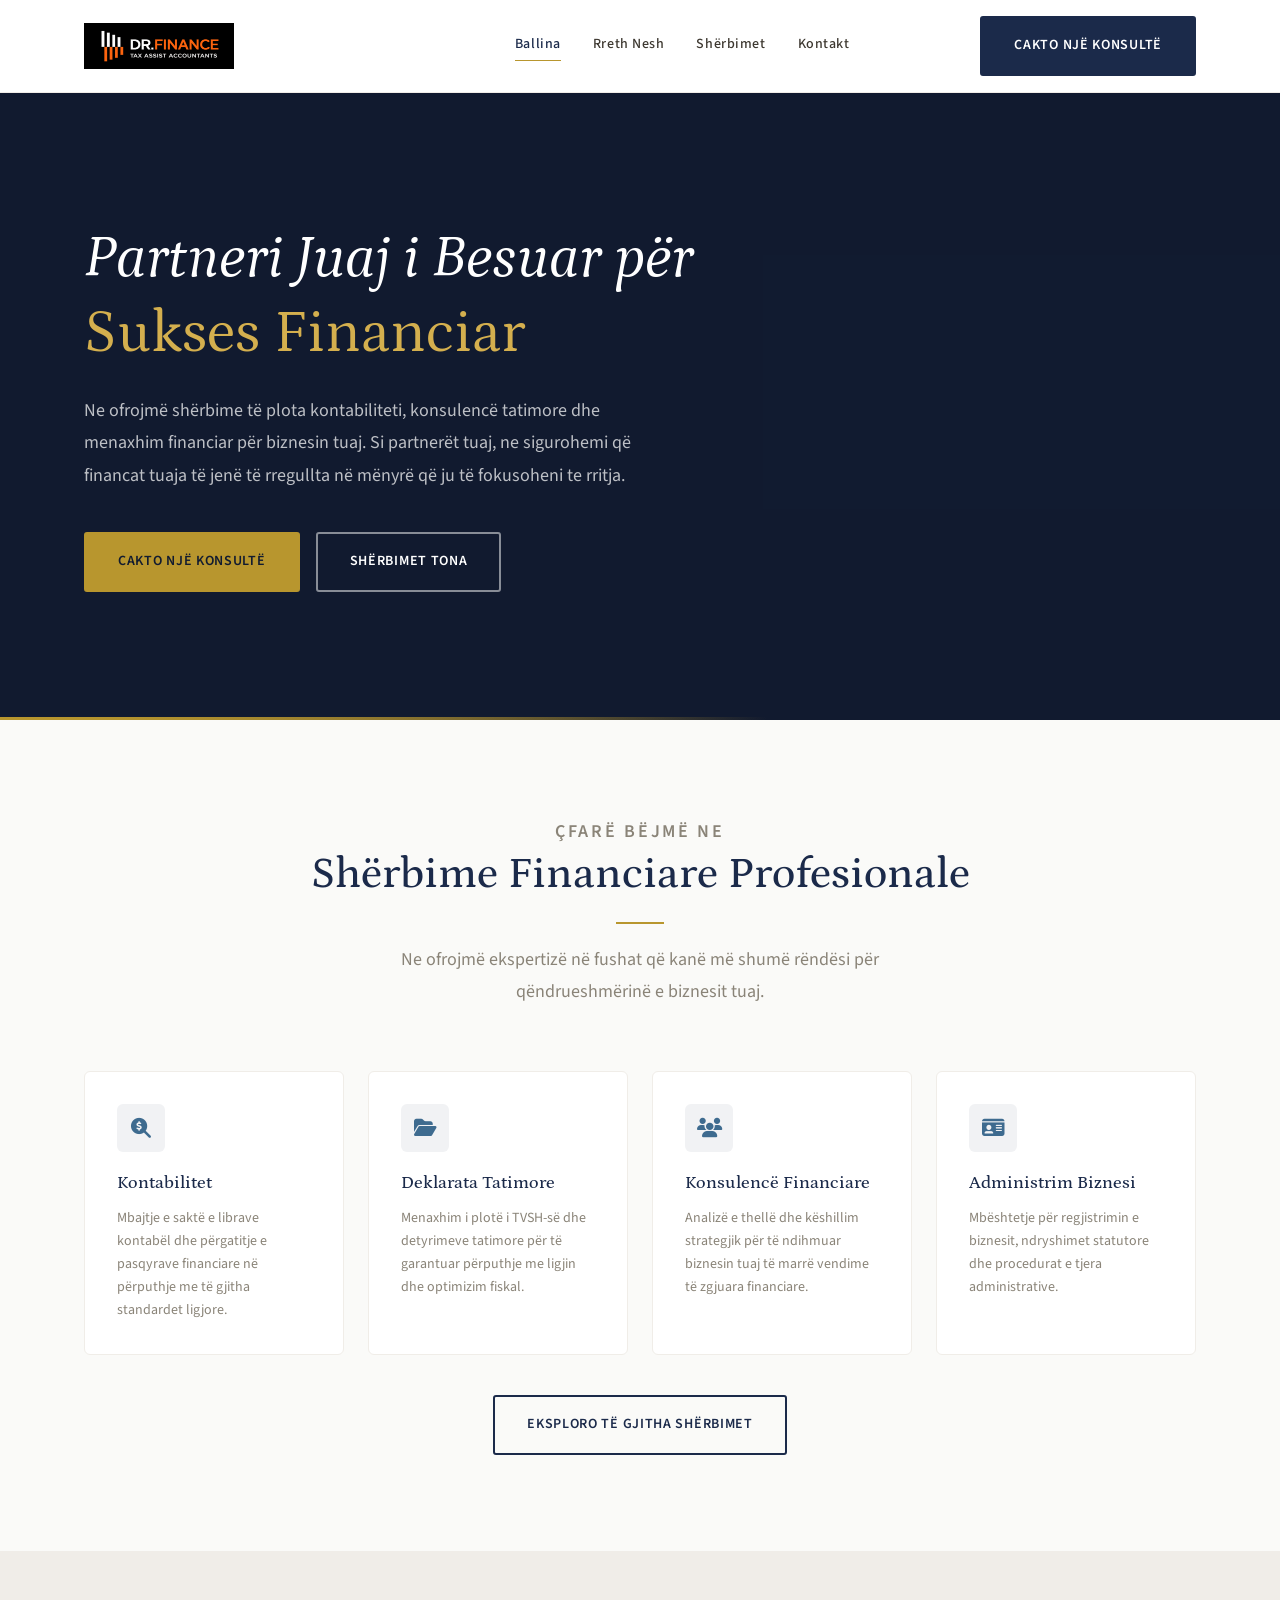
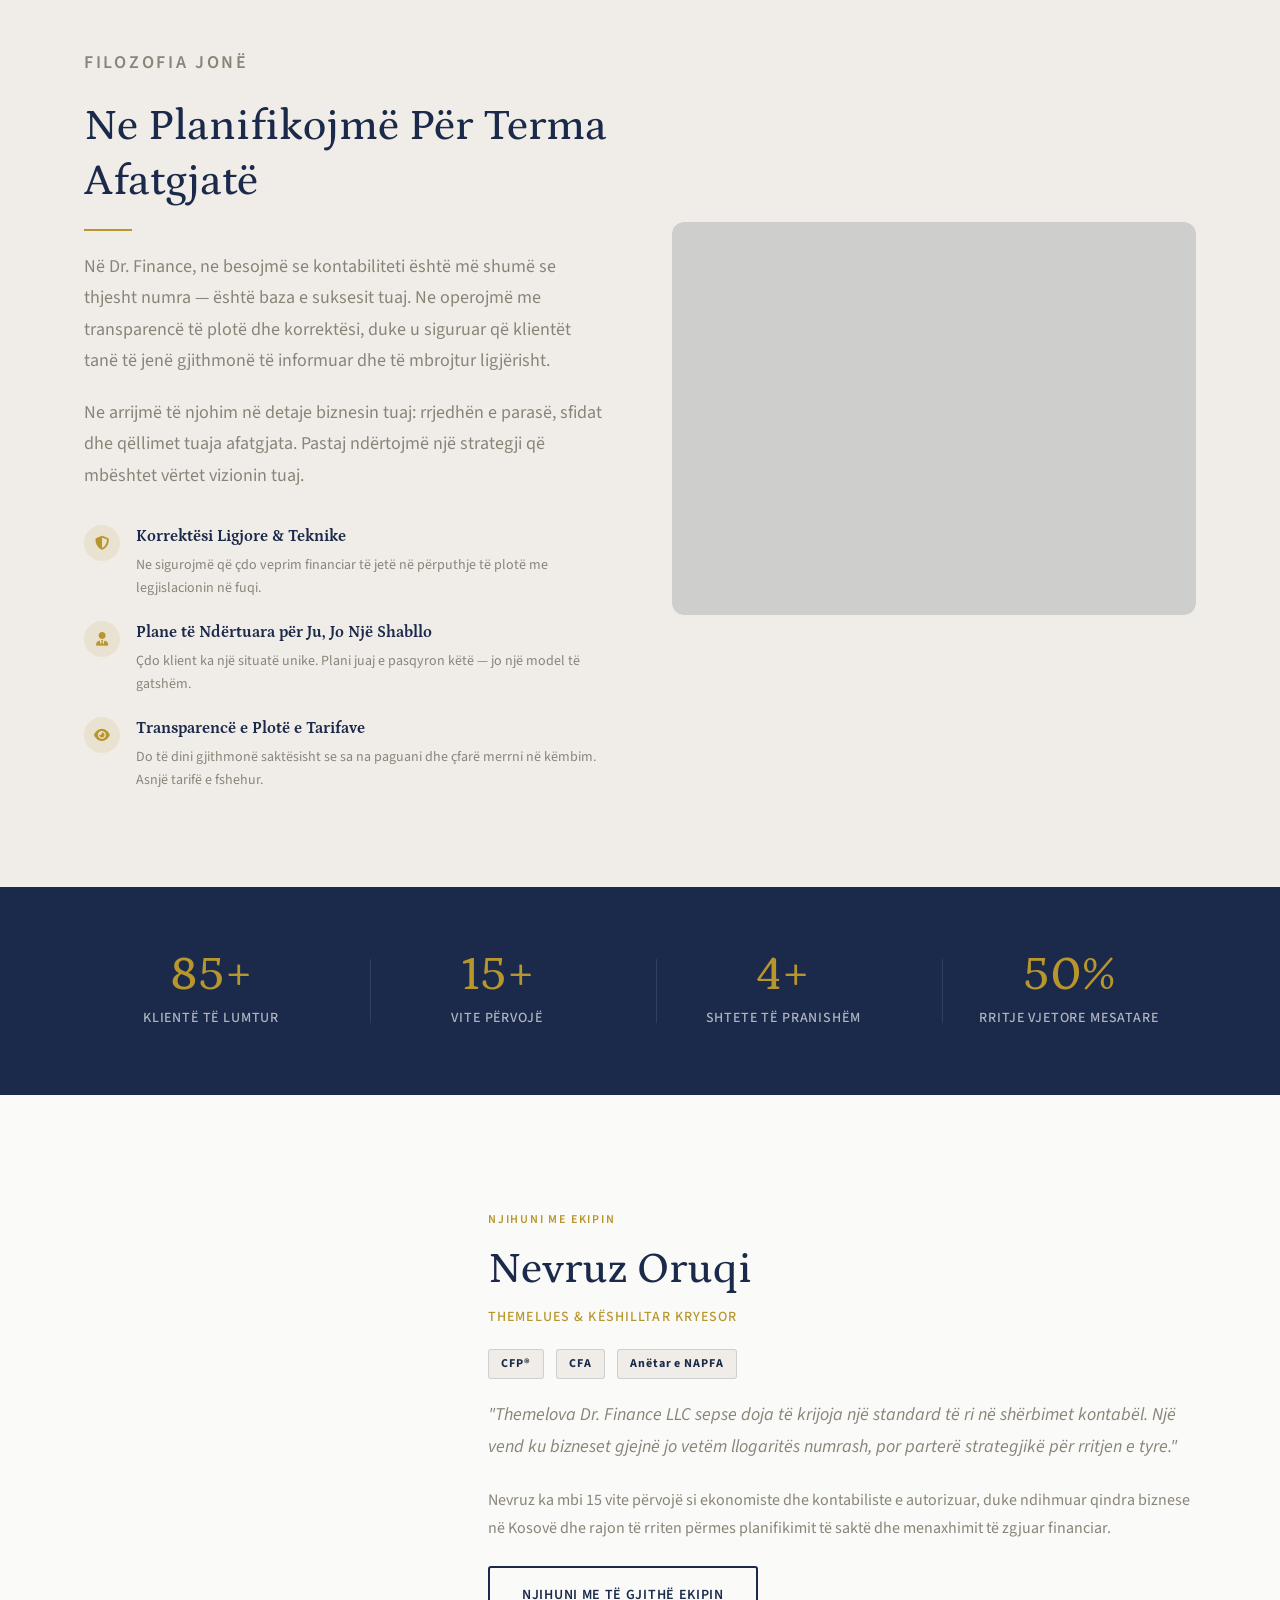
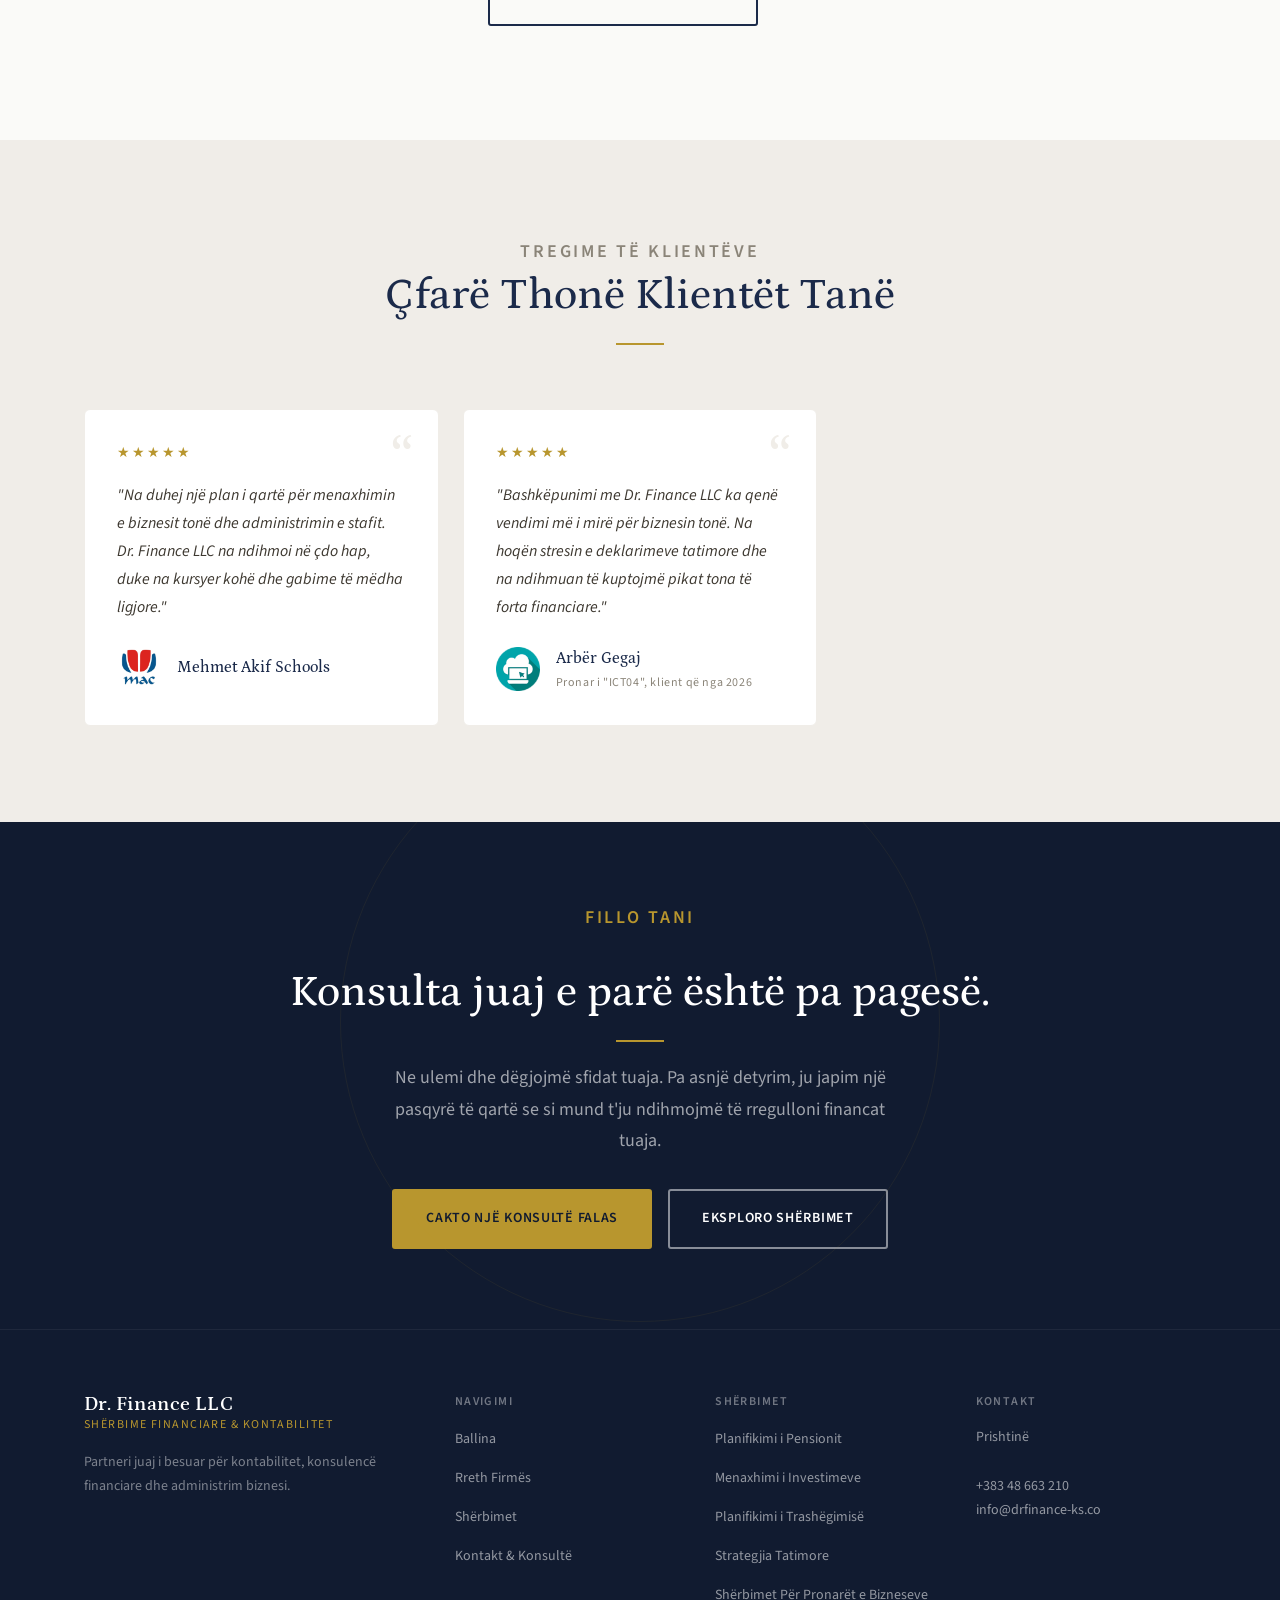
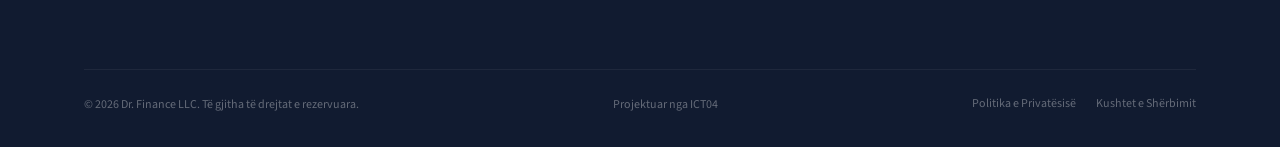
==== index.html @ df1b0c87 "Add files via upload" ====
<!DOCTYPE html>
<html lang="sq">
<head>
  <meta charset="UTF-8">
  <meta name="viewport" content="width=device-width, initial-scale=1.0">
  <title>Dr. Finance — Shërbime Financiare & Kontabilitet</title>
  <link rel="stylesheet" href="styles.css">
  <link rel="stylesheet" href="https://cdnjs.cloudflare.com/ajax/libs/font-awesome/6.5.0/css/all.min.css">
  </head>
<body>



<!-- Header -->
<header class="header">
  <div class="container">
    <a href="index.html" class="logo">
      <img src="/Gulla/images/dr.finance-logo-cover-300x91.webp" width="50%">
    </a>
    <button class="nav-toggle" aria-label="Toggle menu" aria-expanded="false">
      <span></span>
      <span></span>
      <span></span>
    </button>
    <nav class="nav">
      <a href="index.html" class="nav-link active">Ballina</a>
      <a href="about.html" class="nav-link">Rreth Nesh</a>
      <a href="services.html" class="nav-link">Shërbimet</a>
      <a href="contact.html" class="nav-link">Kontakt</a>
    </nav>
    <a href="contact.html" class="btn btn--navy header-cta">Cakto një Konsultë</a>
  </div>
</header>

<!-- Hero -->
<section class="hero">
  <div class="container">
    <div class="hero-inner">
      <h1>Partneri Juaj i Besuar për<br><em>Sukses Financiar</em></h1>
      <p class="hero-sub">Ne ofrojmë shërbime të plota kontabiliteti, konsulencë tatimore dhe menaxhim financiar për biznesin tuaj. Si partnerët tuaj, ne sigurohemi që financat tuaja të jenë të rregullta në mënyrë që ju të fokusoheni te rritja.</p>
      <div class="hero-actions">
        <a href="contact.html" class="btn btn--primary">Cakto një Konsultë</a>
        <a href="services.html" class="btn btn--outline">Shërbimet Tona</a>
      </div>
    </div>
  </div>
  <div class="hero-gold-line"></div>
</section>

<!-- Services Teaser -->
<section class="section">
  <div class="container">
    <div class="section-header">
      <p class="section-label">Çfarë Bëjmë Ne</p>
      <h2>Shërbime Financiare Profesionale</h2>
      <div class="gold-rule"></div>
      <p>Ne ofrojmë ekspertizë në fushat që kanë më shumë rëndësi për qëndrueshmërinë e biznesit tuaj.</p>
    </div>
    <div class="services-grid">
      <div class="service-card">
        <div class="service-icon">
          <i class="fa-solid fa-magnifying-glass-dollar"></i>
        </div>
        <h3>Kontabilitet</h3>
        <p>Mbajtje e saktë e librave kontabël dhe përgatitje e pasqyrave financiare në përputhje me të gjitha standardet ligjore.</p>
      </div>
      <div class="service-card">
        <div class="service-icon">
          <i class="fa-solid fa-folder-open"></i>
        </div>
        <h3>Deklarata Tatimore</h3>
        <p>Menaxhim i plotë i TVSH-së dhe detyrimeve tatimore për të garantuar përputhje me ligjin dhe optimizim fiskal.</p>
      </div>
      <div class="service-card">
        <div class="service-icon">
          <i class="fa-solid fa-users"></i>
        </div>
        <h3>Konsulencë Financiare</h3>
        <p>Analizë e thellë dhe këshillim strategjik për të ndihmuar biznesin tuaj të marrë vendime të zgjuara financiare.</p>
      </div>
      <div class="service-card">
        <div class="service-icon">
          <i class="fa-solid fa-id-card"></i>
        </div>
        <h3>Administrim Biznesi</h3>
        <p>Mbështetje për regjistrimin e biznesit, ndryshimet statutore dhe procedurat e tjera administrative.</p>
      </div>
    </div>
    <div style="text-align:center; margin-top: 2.5rem;">
      <a href="services.html" class="btn btn--outline-dark">Eksploro të Gjitha Shërbimet</a>
    </div>
  </div>
</section>

<!-- Philosophy -->
<section class="section section--alt">
  <div class="container">
    <div class="philosophy-grid">
      <div class="philosophy-content">
        <p class="section-label">Filozofia Jonë</p>
        <h2>Ne Planifikojmë Për Terma Afatgjatë</h2>
        <div class="gold-rule gold-rule--left"></div>
        <p>Në Dr. Finance, ne besojmë se kontabiliteti është më shumë se thjesht numra — është baza e suksesit tuaj. Ne operojmë me transparencë të plotë dhe korrektësi, duke u siguruar që klientët tanë të jenë gjithmonë të informuar dhe të mbrojtur ligjërisht.</p>
        <p>Ne arrijmë të njohim në detaje biznesin tuaj: rrjedhën e parasë, sfidat dhe qëllimet tuaja afatgjata. Pastaj ndërtojmë një strategji që mbështet vërtet vizionin tuaj.</p>
        <div class="pillars">
          <div class="pillar">
            <div class="pillar-icon"><i class="fa-solid fa-shield-halved"></i></div>
            <div class="pillar-text">
              <strong>Korrektësi Ligjore & Teknike</strong>
              <p>Ne sigurojmë që çdo veprim financiar të jetë në përputhje të plotë me legjislacionin në fuqi.</p>
            </div>
          </div>
          <div class="pillar">
            <div class="pillar-icon"><i class="fa-solid fa-user-tie"></i></div>
            <div class="pillar-text">
              <strong>Plane të Ndërtuara për Ju, Jo Një Shabllo</strong>
              <p>Çdo klient ka një situatë unike. Plani juaj e pasqyron këtë — jo një model të gatshëm.</p>
            </div>
          </div>
          <div class="pillar">
            <div class="pillar-icon"><i class="fa-solid fa-eye"></i></div>
            <div class="pillar-text">
              <strong>Transparencë e Plotë e Tarifave</strong>
              <p>Do të dini gjithmonë saktësisht se sa na paguani dhe çfarë merrni në këmbim. Asnjë tarifë e fshehur.</p>
            </div>
          </div>
        </div>
      </div>
      <div class="philosophy-visual"></div>
    </div>
  </div>
</section>

<!-- Stats Bar -->
<div class="stats-bar">
  <div class="container">
    <div class="stats-grid">
      <div class="stat-item">
        <div class="stat-number">85+</div>
        <div class="stat-label">Klientë të Lumtur</div>
      </div>
      <div class="stat-item">
        <div class="stat-number">15+</div>
        <div class="stat-label">Vite Përvojë</div>
      </div>
      <div class="stat-item">
        <div class="stat-number">4+</div>
        <div class="stat-label">Shtete të Pranishëm</div>
      </div>
      <div class="stat-item">
        <div class="stat-number">50%</div>
        <div class="stat-label">Rritje Vjetore Mesatare</div>
      </div>
    </div>
  </div>
</div>

<!-- Lead Advisor Preview -->
<section class="section">
  <div class="container">
    <div class="advisor-preview">
      <div class="advisor-photo"></div>
      <div class="advisor-content">
        <p class="section-label">Njihuni me Ekipin</p>
        <h2>Nevruz Oruqi</h2>
        <p class="advisor-title">Themelues &amp; Këshilltar Kryesor</p>
        <div class="credentials">
          <span class="credential-badge">CFP&reg;</span>
          <span class="credential-badge">CFA</span>
          <span class="credential-badge">Anëtar e NAPFA</span>
        </div>
        <p class="advisor-bio">"Themelova Dr. Finance LLC sepse doja të krijoja një standard të ri në shërbimet kontabël. Një vend ku bizneset gjejnë jo vetëm llogaritës numrash, por parterë strategjikë për rritjen e tyre."</p>
        <p style="color: var(--gray); margin-bottom: 1.5rem;">Nevruz ka mbi 15 vite përvojë si ekonomiste dhe kontabiliste e autorizuar, duke ndihmuar qindra biznese në Kosovë dhe rajon të rriten përmes planifikimit të saktë dhe menaxhimit të zgjuar financiar.</p>
        <a href="about.html" class="btn btn--outline-dark">Njihuni me të Gjithë Ekipin</a>
      </div>
    </div>
  </div>
</section>

<!-- Testimonials -->
<section class="section section--alt">
  <div class="container">
    <div class="section-header">
      <p class="section-label">Tregime të Klientëve</p>
      <h2>Çfarë Thonë Klientët Tanë</h2>
      <div class="gold-rule"></div>
    </div>
    <div class="testimonials-grid">

      <div class="testimonial-card">
        <div class="testimonial-stars">&#9733;&#9733;&#9733;&#9733;&#9733;</div>
        <p class="testimonial-text">"Na duhej një plan i qartë për menaxhimin e  biznesit tonë  dhe administrimin e stafit. Dr. Finance LLC na ndihmoi në çdo hap, duke na kursyer kohë dhe gabime të mëdha ligjore."</p>
        <div class="testimonial-author">
          <div class="testimonial-avatar"><img src="/Gulla/images/mac-logo-300x300.webp"></div>
          <div>
            <div class="testimonial-name">Mehmet Akif Schools</div>
          </div>
        </div>
      </div>

      <div class="testimonial-card">
        <div class="testimonial-stars">&#9733;&#9733;&#9733;&#9733;&#9733;</div>
        <p class="testimonial-text">"Bashkëpunimi me Dr. Finance LLC ka qenë vendimi më i mirë për biznesin tonë. Na hoqën stresin e deklarimeve tatimore dhe na ndihmuan të kuptojmë pikat tona të forta financiare."</p>
        <div class="testimonial-author">
          <div class="testimonial-avatar"><img src="/Gulla/images/favicon-300x300.webp"></div>
          <div>
            <div class="testimonial-name">Arbër Gegaj</div>
            <div class="testimonial-role">Pronar i "ICT04", klient që nga 2026</div>
          </div>
        </div>
      </div>
    
    </div>
  </div>
</section>

<!-- CTA -->
<section class="cta-section">
  <div class="container">
    <p class="section-label" style="color: var(--secondary);">Fillo Tani</p>
    <h2>Konsulta juaj e parë është pa pagesë.</h2>
    <div class="gold-rule"></div>
    <p>Ne ulemi dhe dëgjojmë sfidat tuaja. Pa asnjë detyrim, ju japim një pasqyrë të qartë se si mund t'ju ndihmojmë të rregulloni financat tuaja.</p>
    <div class="cta-actions">
      <a href="contact.html" class="btn btn--primary">Cakto një Konsultë Falas</a>
      <a href="services.html" class="btn btn--outline">Eksploro Shërbimet</a>
    </div>
  </div>
</section>

<!-- Footer -->
<footer class="footer">
  <div class="container">
    <div class="footer-grid">
      <div class="footer-brand">
        <div class="logo">
          <span class="logo-name">Dr. Finance LLC</span>
          <span class="logo-tag">Shërbime Financiare & Kontabilitet</span>
        </div>
        <p class="footer-tagline">Partneri juaj i besuar për kontabilitet, konsulencë financiare dhe administrim biznesi.</p>
      </div>
      <div class="footer-col">
        <h4>Navigimi</h4>
        <ul>
          <li><a href="index.html">Ballina</a></li>
          <li><a href="about.html">Rreth Firmës</a></li>
          <li><a href="services.html">Shërbimet</a></li>
          <li><a href="contact.html">Kontakt &amp; Konsultë</a></li>
        </ul>
      </div>
      <div class="footer-col">
        <h4>Shërbimet</h4>
        <ul>
          <li><a href="services.html">Planifikimi i Pensionit</a></li>
          <li><a href="services.html">Menaxhimi i Investimeve</a></li>
          <li><a href="services.html">Planifikimi i Trashëgimisë</a></li>
          <li><a href="services.html">Strategjia Tatimore</a></li>
          <li><a href="services.html">Shërbimet Për Pronarët e Bizneseve</a></li>
        </ul>
      </div>
      <div class="footer-col">
        <h4>Kontakt</h4>
        <address>
          Prishtinë<br>
          <br>
          <a href="tel:+35542220000">+383 48 663 210</a><br>
          <a href="mailto:info@drfinance.al">info@drfinance-ks.co</a>
        </address>
      </div>
    </div>
    
    <div class="footer-bottom" style="margin-top: 1.5rem;">
      <div class="footer-bottom-row">
        <p>&copy; 2026 Dr. Finance LLC. Të gjitha të drejtat e rezervuara.</p>
        <p>Projektuar nga <a href="https://ict04.tech" target="_blank" rel="noopener">ICT04</a></p>
        <div class="footer-legal-links">
          <a href="#">Politika e Privatësisë</a>
          <a href="#">Kushtet e Shërbimit</a>
  
        </div>
      </div>
    </div>
  </div>
</footer>

<script>
  const navToggle = document.querySelector('.nav-toggle');
  const nav = document.querySelector('.nav');
  if (navToggle && nav) {
    navToggle.addEventListener('click', () => {
      const isOpen = nav.classList.toggle('nav-open');
      navToggle.classList.toggle('active');
      navToggle.setAttribute('aria-expanded', isOpen);
    });
  }
</script>
</body>
</html>
---- styles.css ----
/* ============================================================
   Crestline Wealth Advisors — Template Styles
   Design by ZADIE (https://zadie.com)
   ============================================================ */

@import url('https://fonts.googleapis.com/css2?family=Petrona:ital,wght@0,300;0,400;0,500;0,600;0,700;1,300;1,400;1,500&family=Source+Sans+3:ital,wght@0,300;0,400;0,500;0,600;0,700;1,400&display=swap');

/* ============================================================
   CSS Custom Properties
   ============================================================ */

:root {
  /* Brand Colors */
  --primary: #1B2A4A;
  --primary-dark: #111B30;
  --primary-light: #2C4270;
  --secondary: #B8962E;
  --secondary-light: #D4AF4E;
  --secondary-dark: #8C6E1A;
  --accent: #3E6B8F;
  --white: #FFFFFF;
  --bg: #FAFAF8;
  --gray-light: #F0EDE8;
  --gray: #8A8478;
  --gray-dark: #3D3830;

  /* Typography */
  --font-heading: 'Petrona', Georgia, serif;
  --font-body: 'Source Sans 3', 'Gill Sans', sans-serif;

  /* Font Sizes */
  --size-xs: 0.75rem;
  --size-sm: 0.875rem;
  --size-base: 1rem;
  --size-lg: 1.125rem;
  --size-xl: 1.25rem;
  --size-2xl: 1.5rem;
  --size-3xl: 1.875rem;
  --size-4xl: 2.25rem;
  --size-5xl: 3rem;
  --size-6xl: 3.75rem;

  /* Spacing */
  --space-1: 0.25rem;
  --space-2: 0.5rem;
  --space-3: 0.75rem;
  --space-4: 1rem;
  --space-5: 1.25rem;
  --space-6: 1.5rem;
  --space-8: 2rem;
  --space-10: 2.5rem;
  --space-12: 3rem;
  --space-16: 4rem;
  --space-20: 5rem;
  --space-24: 6rem;
  --space-32: 8rem;

  /* Shadows */
  --shadow-sm: 0 1px 4px rgba(27, 42, 74, 0.08);
  --shadow-md: 0 4px 16px rgba(27, 42, 74, 0.12);
  --shadow-lg: 0 8px 32px rgba(27, 42, 74, 0.16);
  --shadow-xl: 0 16px 48px rgba(27, 42, 74, 0.20);

  /* Border Radius */
  --radius-sm: 3px;
  --radius-md: 6px;
  --radius-lg: 12px;

  /* Transitions */
  --transition-fast: 150ms ease;
  --transition-normal: 300ms ease;
  --transition-slow: 500ms ease;
}

/* ============================================================
   Reset & Base
   ============================================================ */

*, *::before, *::after {
  box-sizing: border-box;
  margin: 0;
  padding: 0;
}


html {
  font-size: 16px;
  scroll-behavior: smooth;
}
.advisor-row{
  display: grid;
  grid-template-columns: repeat(3,1fr);
  gap: 40px;
  margin-top: 40px;
}

.advisor-card{
  background: white;
  padding: 25px;
  border-radius: 8px;
  text-align: center;
  box-shadow: 0 5px 15px rgba(0,0,0,0.08);
}

.advisor-card-photo{
  width:120px;
  height:120px;
  margin:auto;
  border-radius:50%;
  overflow:hidden;
  margin-bottom:15px;
}

.advisor-card-photo-inner{
  width:100%;
  height:100%;
  background-size:cover;
  background-position:center;
}

.credentials{
  margin:10px 0;
}

.credential-badge{
  background:#c9a227;
  color:white;
  padding:5px 10px;
  border-radius:5px;
  font-size:12px;
}


@media (max-width: 992px){
  .advisor-row{
    grid-template-columns: repeat(2,1fr);
  }
}



@media (max-width: 600px){
  .advisor-row{
    grid-template-columns: 1fr;
  }

  .advisor-card{
    padding:20px;
  }

  .advisor-card-photo{
    width:100px;
    height:100px;
  }
}

.values-grid{
  display:grid;
  grid-template-columns: repeat(3,1fr);
  gap:30px;
  margin-top:40px;
}

.value-item{
  background:white;
  padding:25px;
  border-radius:8px;
  text-align:center;
  transition: transform 0.3s ease, box-shadow 0.3s ease;
}

.value-number{
  font-size:32px;
  font-weight:bold;
  color:#c9a227;
  margin-bottom:10px;
}

/* Hover effect */
.value-item:hover{
  transform: scale(1.05);
  box-shadow:0 10px 25px rgba(0,0,0,0.15);
}

/* Tablet */
@media (max-width:900px){
  .values-grid{
    grid-template-columns:repeat(2,1fr);
  }
}

/* Phone */
@media (max-width:600px){
  .values-grid{
    grid-template-columns:1fr;
  }
}


/**/

body {
  font-family: var(--font-body);
  font-size: var(--size-base);
  color: var(--gray-dark);
  background-color: var(--bg);
  line-height: 1.7;
  -webkit-font-smoothing: antialiased;
}

img {
  max-width: 100%;
  display: block;
}

a {
  color: inherit;
  text-decoration: none;
}

ul, ol {
  list-style: none;
}

/* ============================================================
   Typography
   ============================================================ */

h1, h2, h3, h4, h5, h6 {
  font-family: var(--font-heading);
  font-weight: 500;
  line-height: 1.25;
  color: var(--primary);
}

h1 { font-size: clamp(2.25rem, 5vw, 3.75rem); }
h2 { font-size: clamp(1.75rem, 3.5vw, 2.75rem); }
h3 { font-size: clamp(1.25rem, 2.5vw, 1.75rem); }
h4 { font-size: var(--size-xl); }

p {
  color: var(--gray-dark);
  line-height: 1.75;
}

/* ============================================================
   Layout Utilities
   ============================================================ */

.container {
  max-width: 1160px;
  margin: 0 auto;
  padding: 0 var(--space-6);
}

.container--narrow {
  max-width: 800px;
  margin: 0 auto;
  padding: 0 var(--space-6);
}

.section {
  padding: var(--space-24) 0;
}

.section--alt {
  background-color: var(--gray-light);
}

.section--dark {
  background-color: var(--primary);
}

.section--navy {
  background-color: var(--primary-dark);
}

.section-label {
  font-family: var(--font-body);
  font-size: var(--size-xs);
  font-weight: 600;
  letter-spacing: 0.15em;
  text-transform: uppercase;
  color: var(--secondary);
  margin-bottom: var(--space-3);
}

.section-header {
  text-align: center;
  margin-bottom: var(--space-16);
}

.section-header h2 {
  margin-bottom: var(--space-4);
}

.section-header p {
  font-size: var(--size-lg);
  color: var(--gray);
  max-width: 600px;
  margin: 0 auto;
}

/* Gold rule divider */
.gold-rule {
  width: 48px;
  height: 2px;
  background-color: var(--secondary);
  margin: var(--space-5) auto;
}

.gold-rule--left {
  margin-left: 0;
}

/* ============================================================
   Buttons
   ============================================================ */

.btn {
  display: inline-block;
  font-family: var(--font-body);
  font-size: var(--size-sm);
  font-weight: 600;
  letter-spacing: 0.05em;
  text-transform: uppercase;
  padding: var(--space-4) var(--space-8);
  border-radius: var(--radius-sm);
  cursor: pointer;
  transition: all var(--transition-normal);
  border: 2px solid transparent;
  text-align: center;
}

.btn--primary {
  background-color: var(--secondary);
  color: var(--primary-dark);
  border-color: var(--secondary);
}

.btn--primary:hover {
  background-color: var(--secondary-dark);
  border-color: var(--secondary-dark);
  transform: translateY(-1px);
  box-shadow: var(--shadow-md);
}

.btn--outline {
  background-color: transparent;
  color: var(--white);
  border-color: rgba(255, 255, 255, 0.5);
}

.btn--outline:hover {
  border-color: var(--secondary);
  color: var(--secondary);
  transform: translateY(-1px);
}

.btn--outline-dark {
  background-color: transparent;
  color: var(--primary);
  border-color: var(--primary);
}

.btn--outline-dark:hover {
  background-color: var(--primary);
  color: var(--white);
  transform: translateY(-1px);
}

.btn--navy {
  background-color: var(--primary);
  color: var(--white);
  border-color: var(--primary);
}

.btn--navy:hover {
  background-color: var(--primary-dark);
  border-color: var(--primary-dark);
  transform: translateY(-1px);
  box-shadow: var(--shadow-md);
}

/* ============================================================
   Header & Navigation
   ============================================================ */

.header {
  position: sticky;
  top: 0;
  z-index: 300;
  background-color: var(--white);
  border-bottom: 1px solid var(--gray-light);
  box-shadow: var(--shadow-sm);
}

.header .container {
  width: 100%;
  display: flex;
  align-items: center;
  justify-content: space-between;
  padding-top: var(--space-4);
  padding-bottom: var(--space-4);
  gap: var(--space-8);
}

.logo {
  display: flex;
  flex-direction: column;
  gap: 1px;
  flex-shrink: 0;
}

.logo-name {
  font-family: var(--font-heading);
  font-size: var(--size-xl);
  font-weight: 600;
  color: var(--primary);
  letter-spacing: 0.02em;
  line-height: 1;
}

.logo-tag {
  font-family: var(--font-body);
  font-size: var(--size-xs);
  font-weight: 400;
  letter-spacing: 0.12em;
  text-transform: uppercase;
  color: var(--secondary);
}

.nav {
  display: flex;
  align-items: center;
  gap: var(--space-8);
}

.nav-link {
  font-family: var(--font-body);
  font-size: var(--size-sm);
  font-weight: 500;
  letter-spacing: 0.04em;
  color: var(--gray-dark);
  transition: color var(--transition-fast);
  position: relative;
  padding-bottom: 2px;
}

.nav-link::after {
  content: '';
  position: absolute;
  bottom: -2px;
  left: 0;
  width: 0;
  height: 1px;
  background-color: var(--secondary);
  transition: width var(--transition-normal);
}

.nav-link:hover {
  color: var(--primary);
}

.nav-link:hover::after {
  width: 100%;
}

.nav-link.active {
  color: var(--primary);
}

.nav-link.active::after {
  width: 100%;
}

.header-cta {
  flex-shrink: 0;
}

/* Hamburger */
.nav-toggle {
  display: none;
  background: none;
  border: none;
  cursor: pointer;
  padding: var(--space-2);
  color: var(--primary);
  flex-shrink: 0;
}

.nav-toggle span {
  display: block;
  width: 24px;
  height: 2px;
  background: currentColor;
  margin: 5px 0;
  transition: transform 0.3s ease, opacity 0.3s ease;
}

.nav-toggle.active span:nth-child(1) {
  transform: rotate(45deg) translate(5px, 5px);
}

.nav-toggle.active span:nth-child(2) {
  opacity: 0;
}

.nav-toggle.active span:nth-child(3) {
  transform: rotate(-45deg) translate(5px, -5px);
}

@media (max-width: 768px) {
  .nav-toggle {
    display: block;
  }

  .nav {
    display: none;
    position: absolute;
    top: 100%;
    left: 0;
    right: 0;
    background-color: var(--white);
    flex-direction: column;
    padding: var(--space-4) 0;
    box-shadow: var(--shadow-md);
    gap: 0;
    z-index: 99;
    border-top: 1px solid var(--gray-light);
  }

  .nav.nav-open {
    display: flex;
  }

  .nav-link {
    padding: var(--space-3) var(--space-8);
    width: 100%;
    text-align: center;
  }

  .nav-link::after {
    display: none;
  }

  .header-cta {
    display: none;
  }
}

/* ============================================================
   Hero Section
   ============================================================ */

.hero {
  background-color: var(--primary-dark);
  background-image: url('images/placeholder.jpg');
  background-size: cover;
  background-position: center;
  position: relative;
  overflow: hidden;
  padding: var(--space-32) 0;
}

.hero::before {
  content: '';
  position: absolute;
  inset: 0;
  background: rgba(17, 27, 48, 0.72);
  pointer-events: none;
  z-index: 0;
}

.hero::after {
  content: '';
  position: absolute;
  bottom: 0;
  left: 0;
  right: 0;
  height: 3px;
  background: linear-gradient(90deg, var(--secondary) 0%, transparent 60%);
  pointer-events: none;
  z-index: 1;
}

.hero-inner {
  position: relative;
  z-index: 1;
  max-width: 800px;
}

.hero-label {
  font-family: var(--font-body);
  font-size: var(--size-xs);
  font-weight: 600;
  letter-spacing: 0.18em;
  text-transform: uppercase;
  color: var(--secondary);
  margin-bottom: var(--space-5);
}

.hero h1 {
  color: var(--white);
  margin-bottom: var(--space-6);
  font-weight: 400;
  font-style: italic;
}

.hero h1 em {
  font-style: normal;
  color: var(--secondary-light);
}

.hero-sub {
  font-size: var(--size-lg);
  color: rgba(255, 255, 255, 0.72);
  max-width: 580px;
  margin-bottom: var(--space-10);
  line-height: 1.8;
}

.hero-actions {
  display: flex;
  gap: var(--space-4);
  flex-wrap: wrap;
}

/* Decorative gold line */
.hero-gold-line {
  position: absolute;
  bottom: 0;
  left: 0;
  right: 0;
  height: 3px;
  background: linear-gradient(90deg, var(--secondary) 0%, transparent 60%);
}

/* ============================================================
   Services Grid
   ============================================================ */

.services-grid {
  display: grid;
  grid-template-columns: repeat(4, 1fr);
  gap: var(--space-6);
}

@media (max-width: 1024px) {
  .services-grid {
    grid-template-columns: repeat(2, 1fr);
  }
}

@media (max-width: 480px) {
  .services-grid {
    grid-template-columns: 1fr;
  }
}

.service-card {
  background-color: var(--white);
  border: 1px solid var(--gray-light);
  padding: var(--space-8);
  border-radius: var(--radius-md);
  transition: all var(--transition-normal);
  position: relative;
}

.service-card::before {
  content: '';
  position: absolute;
  top: 0;
  left: 0;
  width: 100%;
  height: 3px;
  background-color: var(--secondary);
  border-radius: var(--radius-md) var(--radius-md) 0 0;
  opacity: 0;
  transition: opacity var(--transition-normal);
}

.service-card:hover {
  box-shadow: var(--shadow-lg);
  transform: translateY(-3px);
}

.service-card:hover::before {
  opacity: 1;
}

.service-icon {
  width: 48px;
  height: 48px;
  display: flex;
  align-items: center;
  justify-content: center;
  background-color: rgba(27, 42, 74, 0.06);
  border-radius: var(--radius-md);
  margin-bottom: var(--space-5);
  color: var(--accent);
  font-size: var(--size-xl);
}

.service-card h3 {
  font-size: var(--size-lg);
  margin-bottom: var(--space-3);
}

.service-card p {
  font-size: var(--size-sm);
  color: var(--gray);
  line-height: 1.65;
}

/* ============================================================
   Philosophy / Feature Sections
   ============================================================ */

.philosophy-grid {
  display: grid;
  grid-template-columns: 1fr 1fr;
  gap: var(--space-16);
  align-items: center;
}

@media (max-width: 768px) {
  .philosophy-grid {
    grid-template-columns: 1fr;
    gap: var(--space-10);
  }
}

.philosophy-content h2 {
  margin-bottom: var(--space-5);
}

.philosophy-content p {
  margin-bottom: var(--space-5);
  color: var(--gray);
  font-size: var(--size-lg);
}

.philosophy-visual {
  background: linear-gradient(145deg, var(--primary-light) 0%, var(--primary-dark) 100%);
  background-image: url('images/placeholder.jpg');
  background-size: cover;
  background-position: center;
  border-radius: var(--radius-lg);
  aspect-ratio: 4 / 3;
  position: relative;
  overflow: hidden;
}

/* Subtle overlay to preserve contrast */
.philosophy-visual::before {
  content: '';
  position: absolute;
  inset: 0;
  background: rgba(17, 27, 48, 0.15);
  border-radius: var(--radius-lg);
}

.philosophy-visual::after {
  content: none;
}

.pillars {
  display: flex;
  flex-direction: column;
  gap: var(--space-5);
  margin-top: var(--space-8);
}

.pillar {
  display: flex;
  gap: var(--space-4);
  align-items: flex-start;
}

.pillar-icon {
  width: 36px;
  height: 36px;
  border-radius: 50%;
  background-color: rgba(184, 150, 46, 0.12);
  display: flex;
  align-items: center;
  justify-content: center;
  color: var(--secondary);
  font-size: var(--size-sm);
  flex-shrink: 0;
  margin-top: 2px;
}

.pillar-text strong {
  display: block;
  font-family: var(--font-heading);
  font-size: var(--size-base);
  color: var(--primary);
  margin-bottom: var(--space-1);
}

.pillar-text p {
  font-size: var(--size-sm);
  color: var(--gray);
  margin: 0;
  line-height: 1.6;
}

/* ============================================================
   Stats Bar
   ============================================================ */

.stats-bar {
  background-color: var(--primary);
  padding: var(--space-16) 0;
}

.stats-grid {
  display: grid;
  grid-template-columns: repeat(4, 1fr);
  gap: var(--space-8);
  text-align: center;
}

@media (max-width: 768px) {
  .stats-grid {
    grid-template-columns: repeat(2, 1fr);
    gap: var(--space-10);
  }
}

@media (max-width: 480px) {
  .stats-grid {
    grid-template-columns: 1fr;
  }
}

.stat-item {
  position: relative;
}

.stat-item + .stat-item::before {
  content: '';
  position: absolute;
  left: 0;
  top: 10%;
  height: 80%;
  width: 1px;
  background-color: rgba(255, 255, 255, 0.1);
}

@media (max-width: 768px) {
  .stat-item + .stat-item::before {
    display: none;
  }
}

.stat-number {
  font-family: var(--font-heading);
  font-size: var(--size-5xl);
  font-weight: 500;
  color: var(--secondary);
  line-height: 1;
  margin-bottom: var(--space-2);
}

.stat-label {
  font-family: var(--font-body);
  font-size: var(--size-sm);
  font-weight: 500;
  letter-spacing: 0.06em;
  text-transform: uppercase;
  color: rgba(255, 255, 255, 0.65);
}

/* ============================================================
   Advisor Profile Preview
   ============================================================ */

.advisor-preview {
  display: grid;
  grid-template-columns: 340px 1fr;
  gap: var(--space-16);
  align-items: center;
}

@media (max-width: 1024px) {
  .advisor-preview {
    grid-template-columns: 260px 1fr;
    gap: var(--space-10);
  }
}

@media (max-width: 768px) {
  .advisor-preview {
    grid-template-columns: 1fr;
    gap: var(--space-8);
  }
}

.advisor-photo {
  background: linear-gradient(160deg, #4A6080 0%, #2C3E55 100%);
  background-image: url('images/placeholder.jpg');
  background-size: cover;
  background-position: center top;
  border-radius: var(--radius-md);
  aspect-ratio: 3 / 4;
}

.advisor-content h2 {
  margin-bottom: var(--space-2);
}

.advisor-title {
  font-size: var(--size-sm);
  font-weight: 500;
  letter-spacing: 0.08em;
  text-transform: uppercase;
  color: var(--secondary);
  margin-bottom: var(--space-5);
}

.credentials {
  display: flex;
  gap: var(--space-3);
  flex-wrap: wrap;
  margin: var(--space-5) 0;
}

.credential-badge {
  font-family: var(--font-body);
  font-size: var(--size-xs);
  font-weight: 700;
  letter-spacing: 0.08em;
  color: var(--primary);
  background-color: var(--gray-light);
  border: 1px solid rgba(27, 42, 74, 0.15);
  padding: var(--space-1) var(--space-3);
  border-radius: var(--radius-sm);
}

.advisor-bio {
  font-size: var(--size-lg);
  color: var(--gray);
  margin-bottom: var(--space-6);
  font-style: italic;
}

/* ============================================================
   Testimonials
   ============================================================ */

.testimonials-grid {
  display: grid;
  grid-template-columns: repeat(3, 1fr);
  gap: var(--space-6);
}

@media (max-width: 1024px) {
  .testimonials-grid {
    grid-template-columns: 1fr;
    max-width: 680px;
    margin: 0 auto;
  }
}

.testimonial-card {
  background-color: var(--white);
  padding: var(--space-8);
  border-radius: var(--radius-md);
  border: 1px solid var(--gray-light);
  position: relative;
}

.testimonial-card::before {
  content: '\201C';
  position: absolute;
  top: var(--space-5);
  right: var(--space-6);
  font-family: var(--font-heading);
  font-size: 4rem;
  color: var(--gray-light);
  line-height: 1;
}

.testimonial-stars {
  color: var(--secondary);
  font-size: var(--size-sm);
  margin-bottom: var(--space-4);
  letter-spacing: 2px;
}

.testimonial-text {
  font-size: var(--size-base);
  color: var(--gray-dark);
  line-height: 1.75;
  margin-bottom: var(--space-6);
  font-style: italic;
}

.testimonial-author {
  display: flex;
  align-items: center;
  gap: var(--space-4);
}

.testimonial-avatar {
  width: 44px;
  height: 44px;
  border-radius: 50%;
  background: linear-gradient(135deg, #6B8CAE 0%, #3E5A78 100%);
  background-image: url('images/placeholder.jpg');
  background-size: cover;
  background-position: center;
  flex-shrink: 0;
}

.testimonial-name {
  font-family: var(--font-heading);
  font-size: var(--size-base);
  font-weight: 500;
  color: var(--primary);
}

.testimonial-role {
  font-size: var(--size-xs);
  color: var(--gray);
  letter-spacing: 0.05em;
}

/* ============================================================
   About Page
   ============================================================ */

.page-hero {
  background-color: var(--primary);
  padding: var(--space-20) 0;
  text-align: center;
  position: relative;
  overflow: hidden;
}

.page-hero::after {
  content: '';
  position: absolute;
  bottom: 0;
  left: 0;
  right: 0;
  height: 3px;
  background: linear-gradient(90deg, transparent 0%, var(--secondary) 40%, var(--secondary) 60%, transparent 100%);
}

.page-hero h1 {
  color: var(--white);
  font-weight: 400;
}

.page-hero p {
  color: rgba(255, 255, 255, 0.65);
  font-size: var(--size-lg);
  max-width: 600px;
  margin: var(--space-4) auto 0;
}

/* Advisors Grid */
.advisors-grid {
  display: grid;
  grid-template-columns: repeat(3, 1fr);
  gap: var(--space-8);
}

@media (max-width: 1024px) {
  .advisors-grid {
    grid-template-columns: repeat(2, 1fr);
  }
}

@media (max-width: 640px) {
  .advisors-grid {
    grid-template-columns: 1fr;
    max-width: 420px;
    margin: 0 auto;
  }
}

.advisor-card {
  text-align: center;
}

.advisor-card-photo {
  width: 100%;
  aspect-ratio: 3 / 4;
  border-radius: var(--radius-md);
  margin-bottom: var(--space-5);
  overflow: hidden;
}

.advisor-card-photo-inner {
  width: 100%;
  height: 100%;
  background: linear-gradient(160deg, #7A9DB8 0%, #3A5970 50%, #1F3347 100%);
  background-image: url('images/placeholder.jpg');
  background-size: cover;
  background-position: center top;
}

.advisor-card h3 {
  font-size: var(--size-xl);
  margin-bottom: var(--space-1);
}

.advisor-card .advisor-title {
  margin-bottom: var(--space-3);
}

.advisor-card .credentials {
  justify-content: center;
}

.advisor-specialty {
  font-size: var(--size-sm);
  color: var(--gray);
  margin-top: var(--space-3);
}

/* Values Grid */
.values-grid {
  display: grid;
  grid-template-columns: repeat(3, 1fr);
  gap: var(--space-8);
}

@media (max-width: 768px) {
  .values-grid {
    grid-template-columns: 1fr;
    gap: var(--space-6);
  }
}

.value-item {
  text-align: center;
  padding: var(--space-8);
}

.value-number {
  font-family: var(--font-heading);
  font-size: var(--size-6xl);
  color: rgba(27, 42, 74, 0.06);
  font-weight: 600;
  line-height: 1;
  margin-bottom: var(--space-3);
}

.value-item h3 {
  font-size: var(--size-lg);
  margin-bottom: var(--space-3);
}

.value-item p {
  font-size: var(--size-sm);
  color: var(--gray);
}

/* Registrations / Memberships */
.registrations-grid {
  display: grid;
  grid-template-columns: repeat(4, 1fr);
  gap: var(--space-6);
  text-align: center;
}

@media (max-width: 768px) {
  .registrations-grid {
    grid-template-columns: repeat(2, 1fr);
  }
}

.registration-item {
  padding: var(--space-6);
  background-color: var(--white);
  border: 1px solid var(--gray-light);
  border-radius: var(--radius-md);
}

.registration-badge {
  font-family: var(--font-heading);
  font-size: var(--size-2xl);
  font-weight: 600;
  color: var(--primary);
  margin-bottom: var(--space-2);
}

.registration-label {
  font-size: var(--size-xs);
  color: var(--gray);
  letter-spacing: 0.05em;
}

/* ============================================================
   Services Page
   ============================================================ */

.services-detail-section {
  padding: var(--space-20) 0;
  border-bottom: 1px solid var(--gray-light);
}

.services-detail-section:last-child {
  border-bottom: none;
}

.service-detail-inner {
  display: grid;
  grid-template-columns: 1fr 2fr;
  gap: var(--space-16);
  align-items: start;
}

@media (max-width: 768px) {
  .service-detail-inner {
    grid-template-columns: 1fr;
    gap: var(--space-8);
  }
}

.service-detail-sidebar {
  position: sticky;
  top: calc(var(--space-20) + 70px);
}

.service-detail-sidebar .service-icon {
  width: 60px;
  height: 60px;
  font-size: var(--size-2xl);
  margin-bottom: var(--space-5);
}

.service-detail-sidebar h2 {
  font-size: var(--size-3xl);
  margin-bottom: var(--space-4);
}

.service-fee {
  display: inline-block;
  font-family: var(--font-body);
  font-size: var(--size-sm);
  font-weight: 600;
  color: var(--secondary);
  border: 1px solid var(--secondary);
  padding: var(--space-2) var(--space-4);
  border-radius: var(--radius-sm);
  margin-top: var(--space-4);
  letter-spacing: 0.03em;
}

.service-features {
  display: flex;
  flex-direction: column;
  gap: var(--space-5);
}

.service-feature {
  display: flex;
  gap: var(--space-4);
  align-items: flex-start;
  padding: var(--space-5);
  background-color: var(--white);
  border: 1px solid var(--gray-light);
  border-radius: var(--radius-md);
  transition: all var(--transition-normal);
}

.service-feature:hover {
  box-shadow: var(--shadow-md);
  border-color: rgba(184, 150, 46, 0.3);
}

.service-feature-icon {
  width: 40px;
  height: 40px;
  border-radius: var(--radius-md);
  background-color: rgba(62, 107, 143, 0.08);
  display: flex;
  align-items: center;
  justify-content: center;
  color: var(--accent);
  font-size: var(--size-base);
  flex-shrink: 0;
}

.service-feature h4 {
  font-size: var(--size-base);
  color: var(--primary);
  margin-bottom: var(--space-1);
}

.service-feature p {
  font-size: var(--size-sm);
  color: var(--gray);
  margin: 0;
  line-height: 1.6;
}

/* Who We Work With */
.ideal-client {
  background-color: var(--primary);
  padding: var(--space-20) 0;
}

.ideal-client h2 {
  color: var(--white);
  text-align: center;
  margin-bottom: var(--space-3);
}

.ideal-client-intro {
  text-align: center;
  color: rgba(255, 255, 255, 0.65);
  font-size: var(--size-lg);
  margin-bottom: var(--space-12);
  max-width: 600px;
  margin-left: auto;
  margin-right: auto;
}

.ideal-client-grid {
  display: grid;
  grid-template-columns: repeat(3, 1fr);
  gap: var(--space-6);
}

@media (max-width: 768px) {
  .ideal-client-grid {
    grid-template-columns: 1fr;
  }
}

.ideal-client-card {
  background-color: rgba(255, 255, 255, 0.06);
  border: 1px solid rgba(255, 255, 255, 0.1);
  border-radius: var(--radius-md);
  padding: var(--space-8);
}

.ideal-client-card h3 {
  color: var(--secondary-light);
  font-size: var(--size-lg);
  margin-bottom: var(--space-3);
}

.ideal-client-card p {
  color: rgba(255, 255, 255, 0.65);
  font-size: var(--size-sm);
  line-height: 1.7;
}

.minimum-note {
  text-align: center;
  margin-top: var(--space-10);
  padding: var(--space-5) var(--space-8);
  background-color: rgba(184, 150, 46, 0.12);
  border: 1px solid rgba(184, 150, 46, 0.25);
  border-radius: var(--radius-md);
  display: inline-block;
  color: var(--secondary-light);
  font-size: var(--size-sm);
  font-weight: 500;
  letter-spacing: 0.03em;
}

.minimum-note-wrap {
  text-align: center;
  margin-top: var(--space-10);
}

/* ============================================================
   Contact Page
   ============================================================ */

.contact-layout {
  display: grid;
  grid-template-columns: 1fr 1fr;
  gap: var(--space-16);
  align-items: start;
}

@media (max-width: 1024px) {
  .contact-layout {
    grid-template-columns: 1fr;
    gap: var(--space-10);
  }
}

.contact-form-wrap {
  background-color: var(--white);
  padding: var(--space-10);
  border-radius: var(--radius-lg);
  border: 1px solid var(--gray-light);
  box-shadow: var(--shadow-md);
}

.contact-form-wrap h2 {
  margin-bottom: var(--space-2);
}

.contact-form-wrap .section-label {
  margin-bottom: var(--space-2);
}

.form-intro {
  color: var(--gray);
  font-size: var(--size-sm);
  margin-bottom: var(--space-8);
}

.form-group {
  margin-bottom: var(--space-5);
}

.form-row {
  display: grid;
  grid-template-columns: 1fr 1fr;
  gap: var(--space-4);
}

@media (max-width: 480px) {
  .form-row {
    grid-template-columns: 1fr;
  }
}

label {
  display: block;
  font-size: var(--size-sm);
  font-weight: 600;
  color: var(--gray-dark);
  margin-bottom: var(--space-2);
  letter-spacing: 0.03em;
}

input, select, textarea {
  width: 100%;
  padding: var(--space-3) var(--space-4);
  border: 1px solid #D8D4CE;
  border-radius: var(--radius-sm);
  font-family: var(--font-body);
  font-size: var(--size-base);
  color: var(--gray-dark);
  background-color: var(--bg);
  transition: border-color var(--transition-fast), box-shadow var(--transition-fast);
  appearance: none;
}

input:focus, select:focus, textarea:focus {
  outline: none;
  border-color: var(--accent);
  box-shadow: 0 0 0 3px rgba(62, 107, 143, 0.1);
}

textarea {
  min-height: 120px;
  resize: vertical;
  line-height: 1.6;
}

select {
  background-image: url("data:image/svg+xml,%3Csvg xmlns='http://www.w3.org/2000/svg' width='12' height='8' viewBox='0 0 12 8'%3E%3Cpath d='M1 1l5 5 5-5' stroke='%238A8478' stroke-width='1.5' fill='none' stroke-linecap='round'/%3E%3C/svg%3E");
  background-repeat: no-repeat;
  background-position: right 14px center;
  padding-right: var(--space-8);
}

.contact-info-section {
  padding-top: var(--space-4);
}

.contact-info-section h2 {
  margin-bottom: var(--space-6);
}

.contact-detail {
  display: flex;
  gap: var(--space-4);
  margin-bottom: var(--space-6);
  align-items: flex-start;
}

.contact-detail-icon {
  width: 40px;
  height: 40px;
  background-color: var(--gray-light);
  border-radius: var(--radius-md);
  display: flex;
  align-items: center;
  justify-content: center;
  color: var(--accent);
  flex-shrink: 0;
}

.contact-detail-icon i {
  font-size: var(--size-base);
}

.contact-detail strong {
  display: block;
  font-size: var(--size-sm);
  font-weight: 600;
  color: var(--primary);
  margin-bottom: var(--space-1);
  letter-spacing: 0.03em;
}

.contact-detail p {
  font-size: var(--size-sm);
  color: var(--gray);
  margin: 0;
  line-height: 1.6;
}

.map-placeholder {
  background: linear-gradient(145deg, #D8D4CE 0%, #C8C4BC 100%);
  background-image: url('images/placeholder.jpg');
  background-size: cover;
  background-position: center;
  border-radius: var(--radius-md);
  height: 260px;
  margin-top: var(--space-8);
  display: flex;
  align-items: center;
  justify-content: center;
  overflow: hidden;
  position: relative;
}

.map-placeholder-inner {
  text-align: center;
  color: var(--gray);
}

.map-placeholder-inner span {
  display: block;
  font-size: var(--size-sm);
  font-weight: 500;
  letter-spacing: 0.05em;
  text-transform: uppercase;
  margin-top: var(--space-2);
}

/* FAQ Section */
.faq-list {
  display: flex;
  flex-direction: column;
  gap: 0;
  border: 1px solid var(--gray-light);
  border-radius: var(--radius-md);
  overflow: hidden;
}

.faq-item {
  border-bottom: 1px solid var(--gray-light);
  background-color: var(--white);
}

.faq-item:last-child {
  border-bottom: none;
}

.faq-question {
  padding: var(--space-6) var(--space-8);
  font-family: var(--font-heading);
  font-size: var(--size-base);
  font-weight: 500;
  color: var(--primary);
  cursor: default;
  display: flex;
  justify-content: space-between;
  align-items: center;
  gap: var(--space-4);
}

.faq-question i {
  color: var(--secondary);
  flex-shrink: 0;
  font-size: var(--size-sm);
}

.faq-answer {
  padding: 0 var(--space-8) var(--space-6);
  font-size: var(--size-sm);
  color: var(--gray);
  line-height: 1.75;
}

/* ============================================================
   CTA Banner
   ============================================================ */

.cta-section {
  background-color: var(--primary-dark);
  padding: var(--space-20) 0;
  text-align: center;
  position: relative;
  overflow: hidden;
}

.cta-section::before {
  content: '';
  position: absolute;
  top: -100px;
  left: 50%;
  transform: translateX(-50%);
  width: 600px;
  height: 600px;
  border: 1px solid rgba(184, 150, 46, 0.08);
  border-radius: 50%;
  pointer-events: none;
}

.cta-section h2 {
  color: var(--white);
  margin-bottom: var(--space-4);
}

.cta-section p {
  color: rgba(255, 255, 255, 0.60);
  font-size: var(--size-lg);
  max-width: 520px;
  margin: 0 auto var(--space-8);
}

.cta-actions {
  display: flex;
  gap: var(--space-4);
  justify-content: center;
  flex-wrap: wrap;
}

/* ============================================================
   Footer
   ============================================================ */

.footer {
  background-color: var(--primary-dark);
  border-top: 1px solid rgba(255, 255, 255, 0.06);
  padding: var(--space-16) 0 var(--space-8);
}

.footer-grid {
  display: grid;
  grid-template-columns: 1.5fr 1fr 1fr 1fr;
  gap: var(--space-10);
  margin-bottom: var(--space-12);
}

@media (max-width: 1024px) {
  .footer-grid {
    grid-template-columns: 1fr 1fr;
    gap: var(--space-8);
  }
}

@media (max-width: 480px) {
  .footer-grid {
    grid-template-columns: 1fr;
    gap: var(--space-8);
  }
}

.footer-brand .logo-name {
  color: var(--white);
}

.footer-brand .logo-tag {
  color: var(--secondary);
}

.footer-tagline {
  font-size: var(--size-sm);
  color: rgba(255, 255, 255, 0.45);
  margin-top: var(--space-4);
  line-height: 1.7;
}

.footer-col h4 {
  font-family: var(--font-body);
  font-size: var(--size-xs);
  font-weight: 600;
  letter-spacing: 0.12em;
  text-transform: uppercase;
  color: rgba(255, 255, 255, 0.4);
  margin-bottom: var(--space-4);
}

.footer-col li {
  margin-bottom: var(--space-3);
}

.footer-col a {
  font-size: var(--size-sm);
  color: rgba(255, 255, 255, 0.55);
  transition: color var(--transition-fast);
}

.footer-col a:hover {
  color: var(--secondary-light);
}

.footer-col address {
  font-style: normal;
  font-size: var(--size-sm);
  color: rgba(255, 255, 255, 0.55);
  line-height: 1.75;
}

.footer-bottom {
  padding-top: var(--space-6);
  border-top: 1px solid rgba(255, 255, 255, 0.06);
}

.footer-bottom-row {
  display: flex;
  justify-content: space-between;
  align-items: center;
  flex-wrap: wrap;
  gap: var(--space-4);
}

.footer-bottom p, .footer-bottom a {
  font-size: var(--size-xs);
  color: rgba(255, 255, 255, 0.35);
}

.footer-bottom a:hover {
  color: rgba(255, 255, 255, 0.6);
}

.footer-legal-links {
  display: flex;
  gap: var(--space-5);
}

.footer-disclosure {
  margin-top: var(--space-6);
  padding: var(--space-5) var(--space-6);
  background-color: rgba(255, 255, 255, 0.03);
  border: 1px solid rgba(255, 255, 255, 0.06);
  border-radius: var(--radius-sm);
}

.footer-disclosure p {
  font-size: var(--size-xs);
  color: rgba(255, 255, 255, 0.28);
  line-height: 1.7;
}

/* ============================================================
   Intro / Story Section
   ============================================================ */

.story-section {
  padding: var(--space-24) 0;
}

.story-grid {
  display: grid;
  grid-template-columns: 1fr 1fr;
  gap: var(--space-16);
  align-items: center;
}

@media (max-width: 768px) {
  .story-grid {
    grid-template-columns: 1fr;
    gap: var(--space-10);
  }
}

.story-image {
  background: linear-gradient(160deg, #5A7A9A 0%, #2C4665 100%);
  background-image: url('images/placeholder.jpg');
  background-size: cover;
  background-position: center;
  border-radius: var(--radius-lg);
  aspect-ratio: 1 / 1;
}

.story-content h2 {
  margin-bottom: var(--space-5);
}

.story-content p {
  color: var(--gray);
  font-size: var(--size-lg);
  margin-bottom: var(--space-5);
  line-height: 1.8;
}

/* ============================================================
   Fee Structure
   ============================================================ */

.fee-grid {
  display: grid;
  grid-template-columns: repeat(3, 1fr);
  gap: var(--space-6);
}

@media (max-width: 768px) {
  .fee-grid {
    grid-template-columns: 1fr;
  }
}

.fee-card {
  background-color: var(--white);
  border: 1px solid var(--gray-light);
  border-radius: var(--radius-md);
  padding: var(--space-8);
  text-align: center;
  transition: all var(--transition-normal);
}

.fee-card:hover {
  box-shadow: var(--shadow-lg);
  border-color: rgba(184, 150, 46, 0.3);
}

.fee-card h3 {
  font-size: var(--size-xl);
  margin-bottom: var(--space-3);
}

.fee-amount {
  font-family: var(--font-heading);
  font-size: var(--size-3xl);
  color: var(--secondary);
  font-weight: 500;
  margin-bottom: var(--space-3);
}

.fee-card p {
  font-size: var(--size-sm);
  color: var(--gray);
  line-height: 1.65;
}

/* ============================================================
   Community Section
   ============================================================ */

.community-grid {
  display: grid;
  grid-template-columns: repeat(3, 1fr);
  gap: var(--space-6);
}

@media (max-width: 768px) {
  .community-grid {
    grid-template-columns: 1fr;
  }
}

.community-card {
  padding: var(--space-8);
  border-left: 3px solid var(--secondary);
  background-color: var(--white);
  border-radius: 0 var(--radius-md) var(--radius-md) 0;
}

.community-card h4 {
  font-size: var(--size-base);
  margin-bottom: var(--space-2);
}

.community-card p {
  font-size: var(--size-sm);
  color: var(--gray);
}

/* ============================================================
   Responsive utilities
   ============================================================ */

@media (prefers-reduced-motion: reduce) {
  *, *::before, *::after {
    transition-duration: 0.01ms !important;
    animation-duration: 0.01ms !important;
  }
}
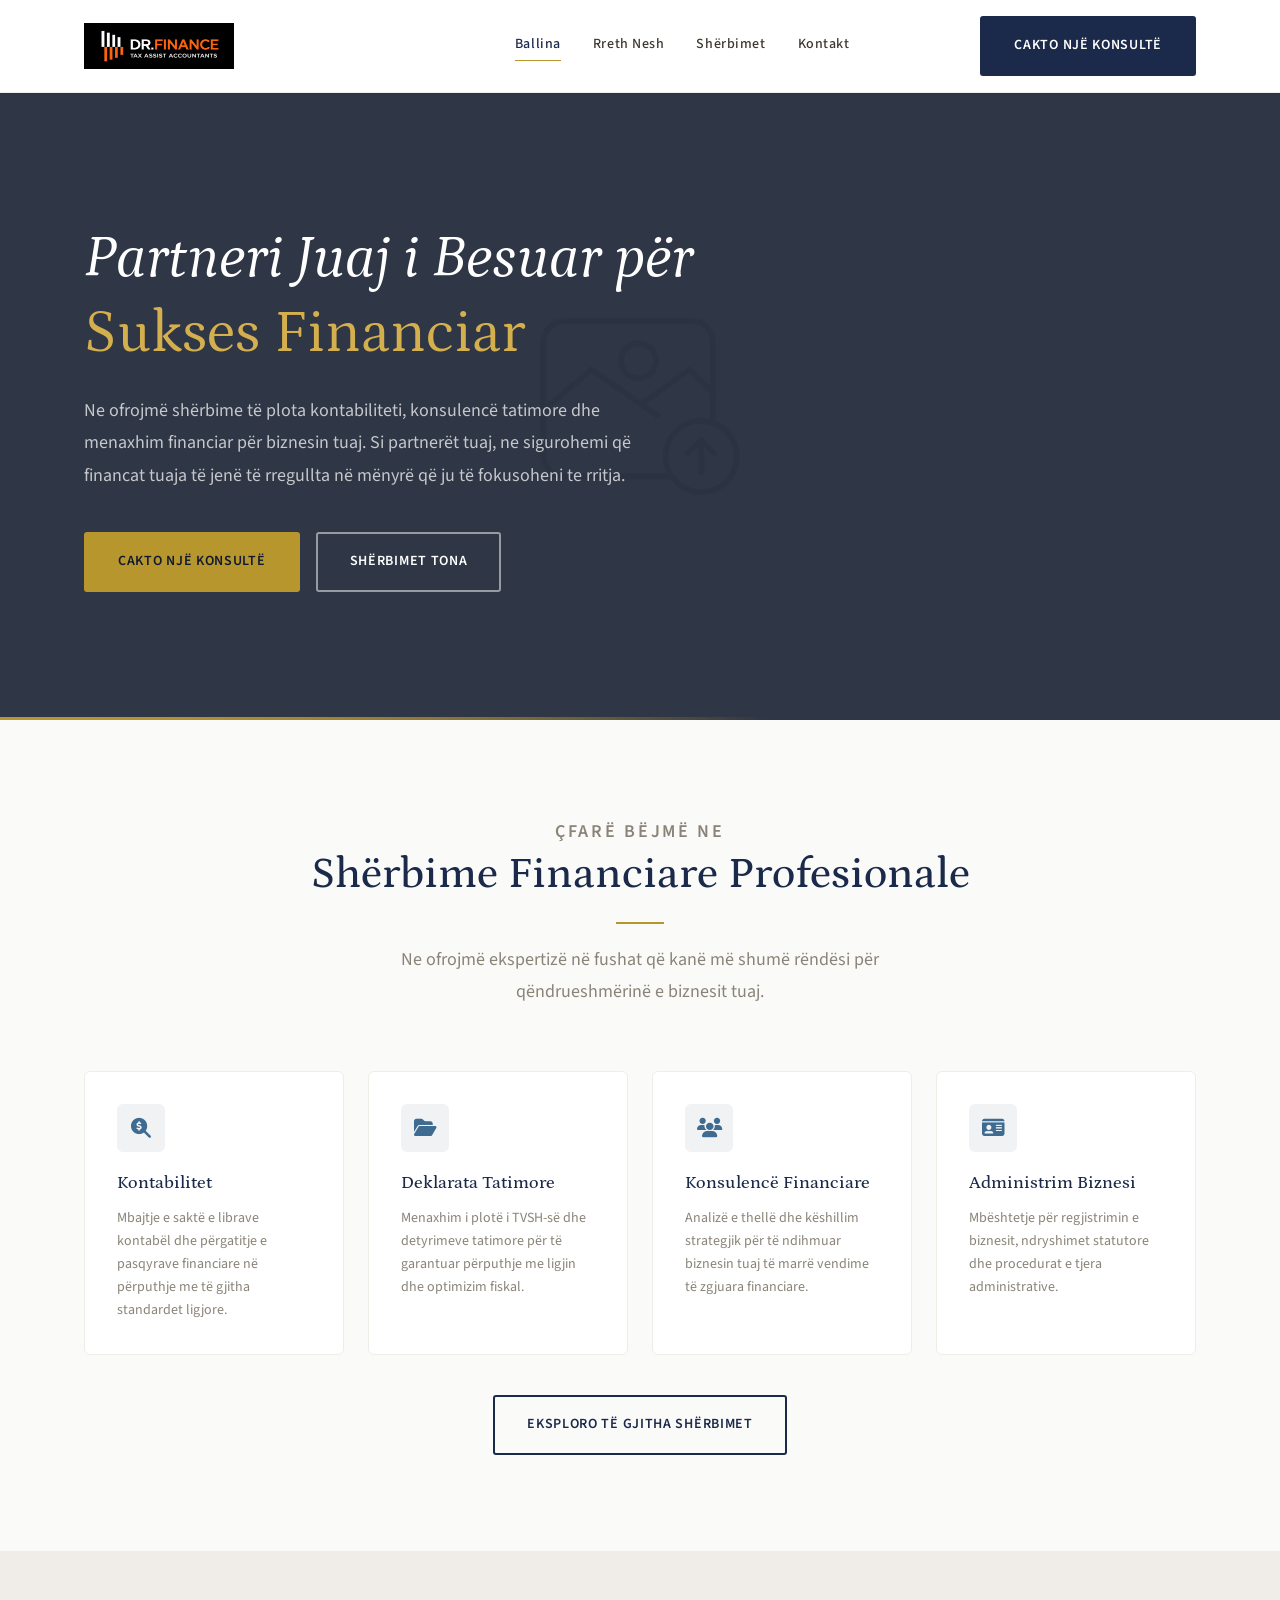
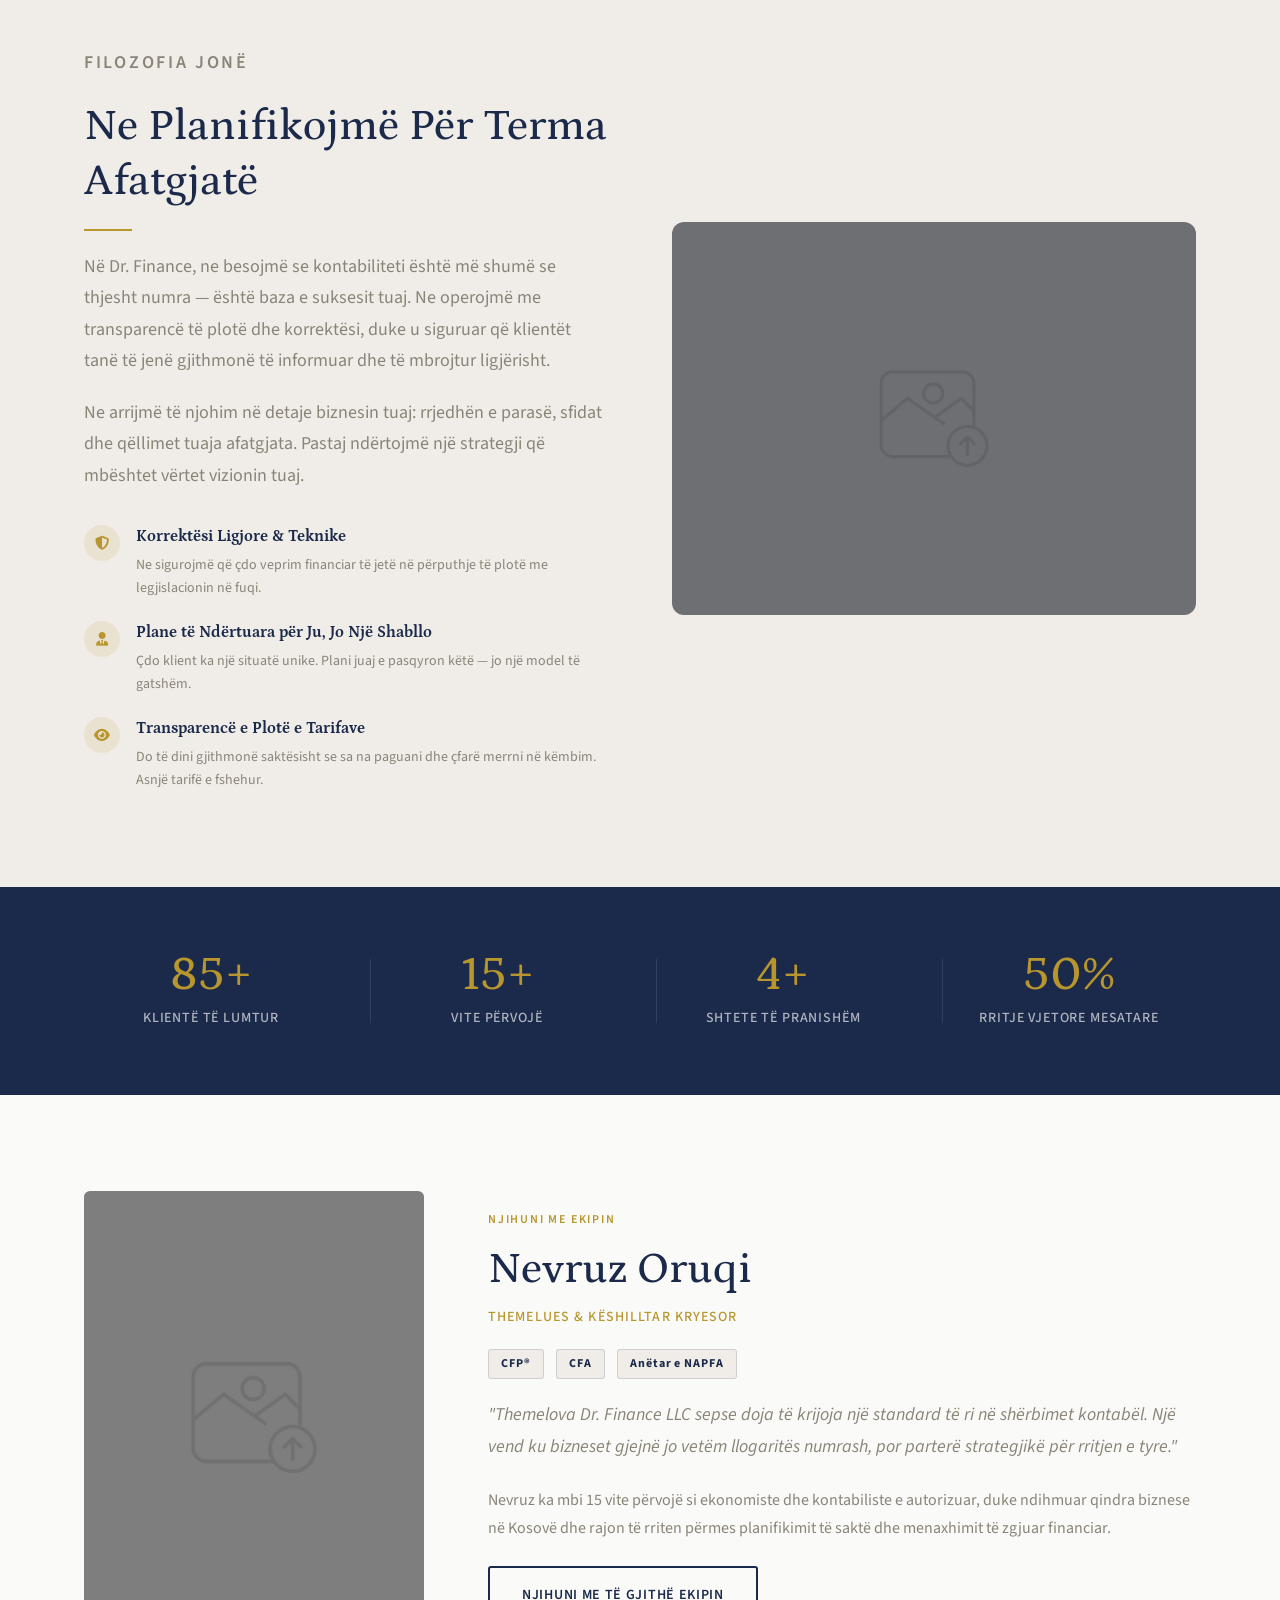
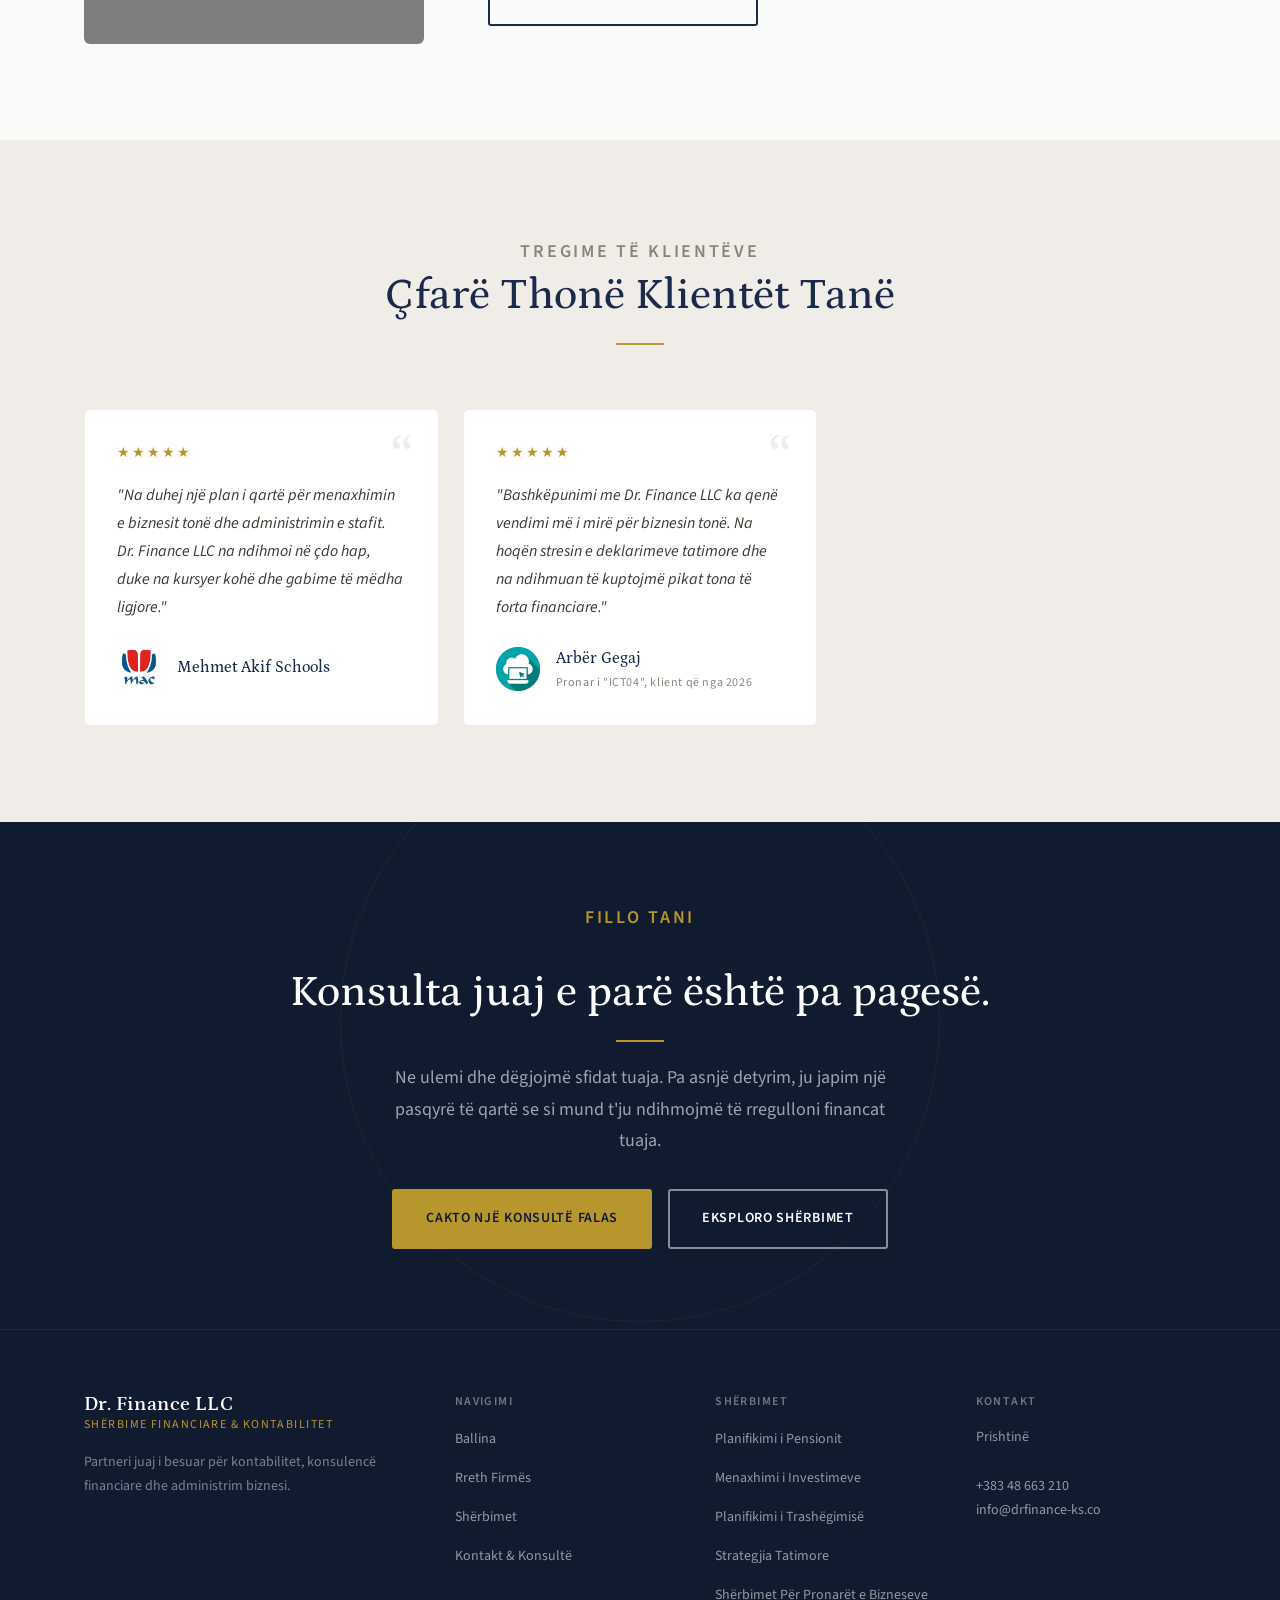
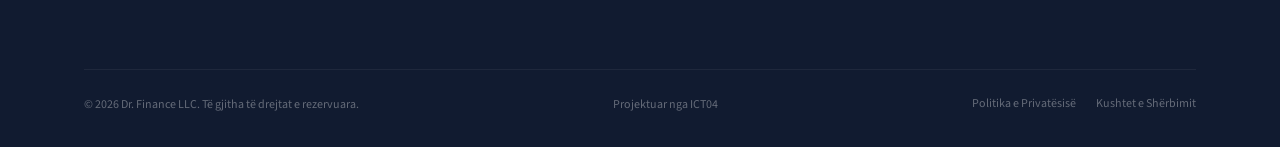
==== commit 940cceb6: "Images not appearing after adding folder (69dd2fc9048c033192df2a1a)" ====
--- a/index.html
+++ b/index.html
@@ -15,7 +15,7 @@
 <header class="header">
   <div class="container">
     <a href="index.html" class="logo">
-      <img src="/Gulla/images/dr.finance-logo-cover-300x91.webp" width="50%">
+      <img src="/images/dr.finance-logo-cover-300x91.webp" width="50%">
     </a>
     <button class="nav-toggle" aria-label="Toggle menu" aria-expanded="false">
       <span></span>
@@ -191,7 +191,7 @@
         <div class="testimonial-stars">&#9733;&#9733;&#9733;&#9733;&#9733;</div>
         <p class="testimonial-text">"Na duhej një plan i qartë për menaxhimin e  biznesit tonë  dhe administrimin e stafit. Dr. Finance LLC na ndihmoi në çdo hap, duke na kursyer kohë dhe gabime të mëdha ligjore."</p>
         <div class="testimonial-author">
-          <div class="testimonial-avatar"><img src="/Gulla/images/mac-logo-300x300.webp"></div>
+          <div class="testimonial-avatar"><img src="/images/mac-logo-300x300.webp"></div>
           <div>
             <div class="testimonial-name">Mehmet Akif Schools</div>
           </div>
@@ -202,7 +202,7 @@
         <div class="testimonial-stars">&#9733;&#9733;&#9733;&#9733;&#9733;</div>
         <p class="testimonial-text">"Bashkëpunimi me Dr. Finance LLC ka qenë vendimi më i mirë për biznesin tonë. Na hoqën stresin e deklarimeve tatimore dhe na ndihmuan të kuptojmë pikat tona të forta financiare."</p>
         <div class="testimonial-author">
-          <div class="testimonial-avatar"><img src="/Gulla/images/favicon-300x300.webp"></div>
+          <div class="testimonial-avatar"><img src="/images/favicon-300x300.webp"></div>
           <div>
             <div class="testimonial-name">Arbër Gegaj</div>
             <div class="testimonial-role">Pronar i "ICT04", klient që nga 2026</div>
